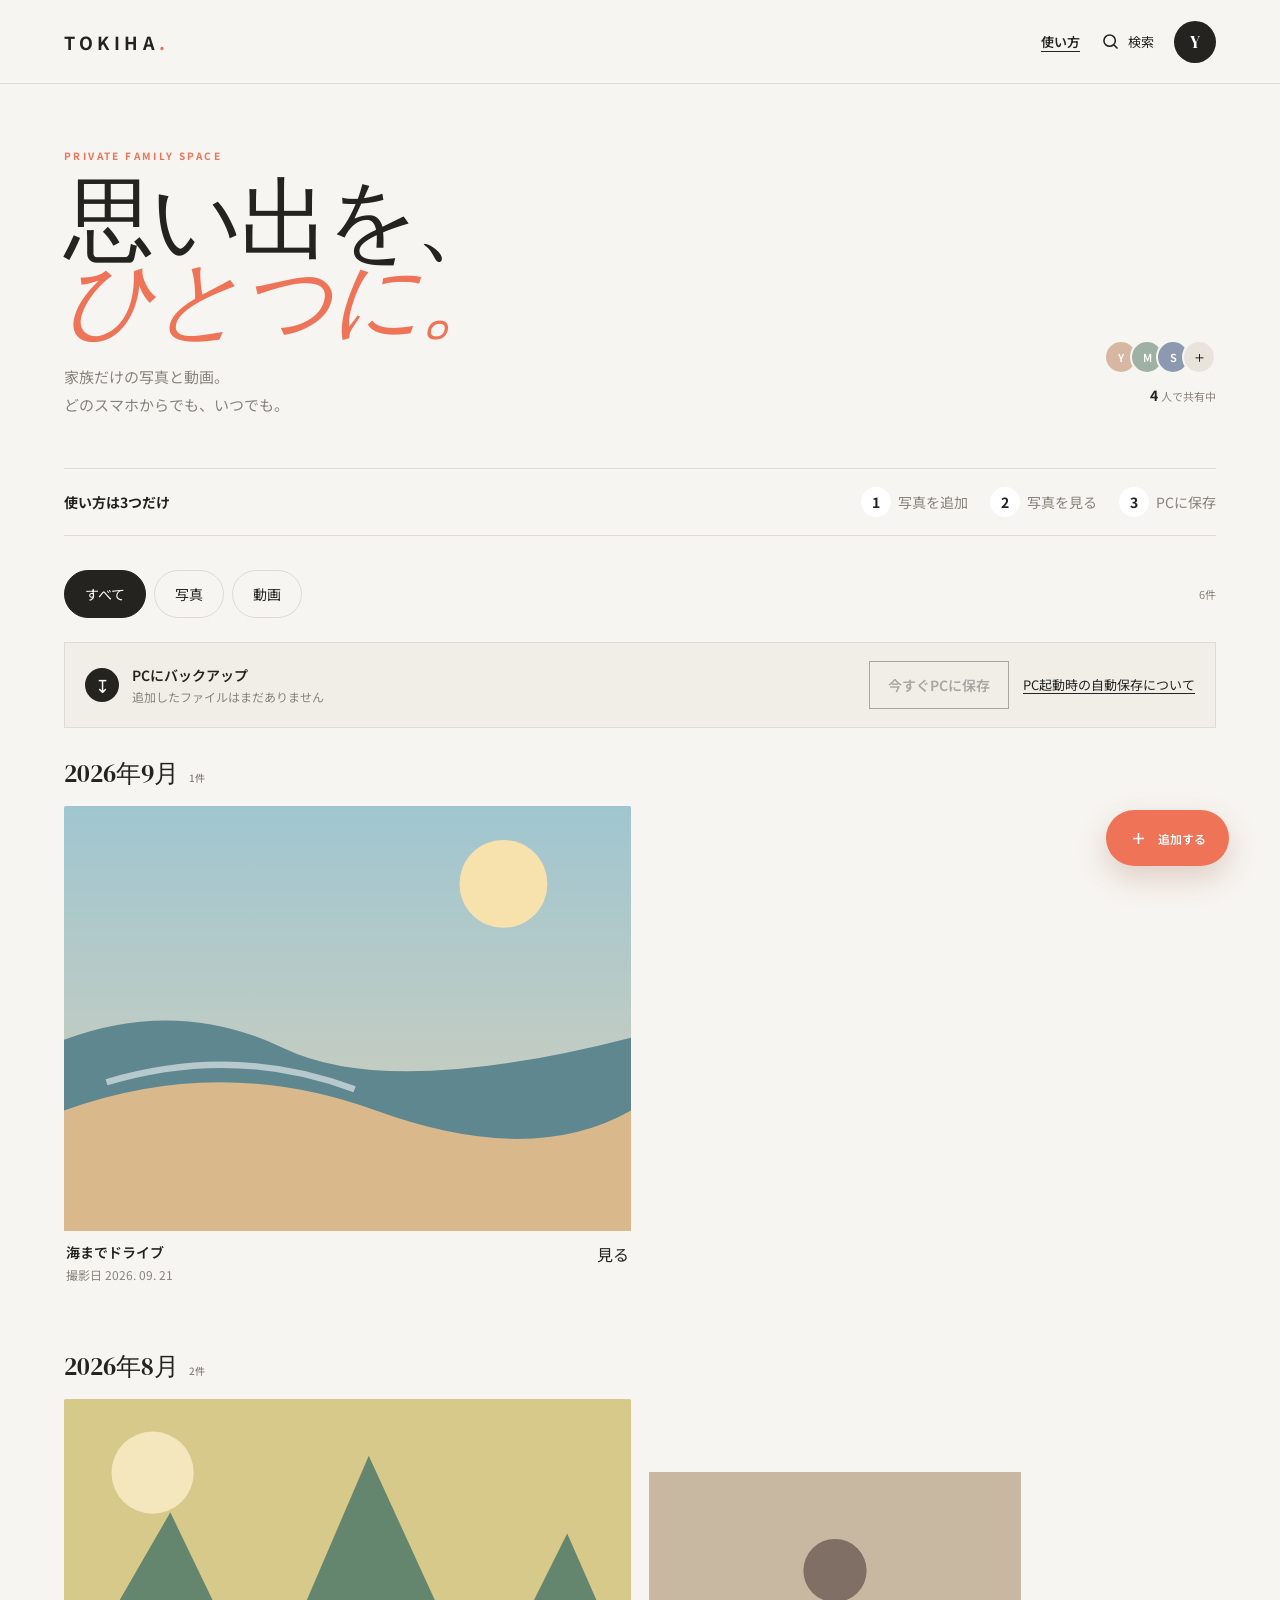
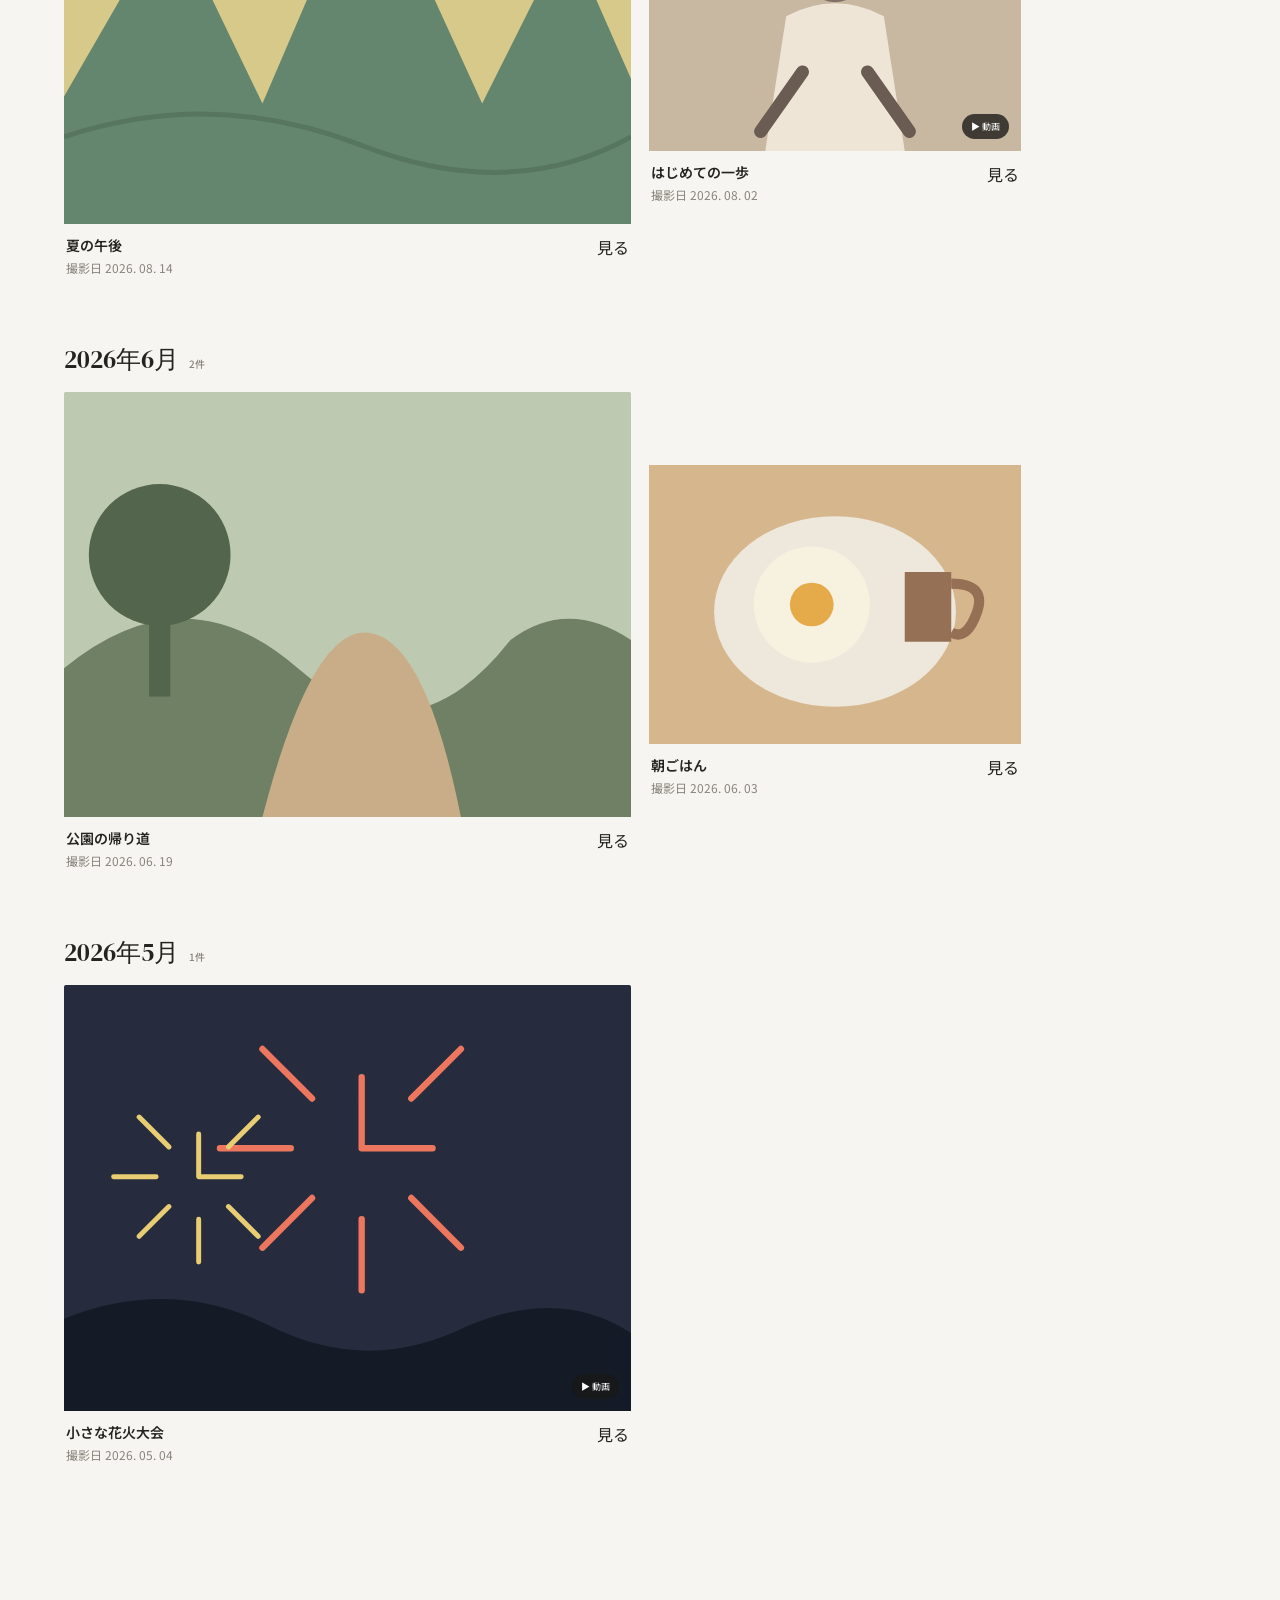
==== index.html @ 7180d658 "Rename KAZOKU app to TOKIHA" ====
<!doctype html>
<html lang="ja">
<head>
  <meta charset="UTF-8">
  <meta name="viewport" content="width=device-width, initial-scale=1.0, viewport-fit=cover">
  <meta name="theme-color" content="#f7f5f1">
  <title>TOKIHA — 思い出を、ひとつに。</title>
  <link rel="manifest" href="manifest.webmanifest">
  <link rel="stylesheet" href="styles.css">
</head>
<body>
  <header class="topbar">
    <a class="brand" href="#" aria-label="TOKIHA ホーム">TOKIHA<span>.</span></a>
    <div class="header-actions">
      <a class="guide-link" href="guide.html">使い方</a>
      <button class="icon-button search-button" id="searchButton" aria-label="写真を検索">
        <svg viewBox="0 0 24 24" aria-hidden="true"><circle cx="11" cy="11" r="6.5"/><path d="m16 16 4 4"/></svg>
        <span>検索</span>
      </button>
      <button class="avatar" aria-label="アカウント設定、ゆき">Y</button>
    </div>
  </header>

  <main>
    <section class="hero">
      <div>
        <p class="eyebrow">PRIVATE FAMILY SPACE</p>
        <h1>思い出を、<br><em>ひとつに。</em></h1>
        <p class="hero-copy">家族だけの写真と動画。<br>どのスマホからでも、いつでも。</p>
      </div>
      <div class="hero-meta">
        <div class="member-stack" aria-label="共有メンバー4人">
          <span>Y</span><span>M</span><span>S</span><span>＋</span>
        </div>
        <p><strong>4</strong>人で共有中</p>
      </div>
    </section>

    <aside class="simple-guide" aria-label="使い方">
      <strong>使い方は3つだけ</strong>
      <ol><li><b>1</b> 写真を追加</li><li><b>2</b> 写真を見る</li><li><b>3</b> PCに保存</li></ol>
    </aside>

    <section class="toolbar" aria-label="ギャラリー操作">
      <div class="filters" role="group" aria-label="種類で絞り込む">
        <button class="filter active" data-filter="all" aria-pressed="true">すべて</button>
        <button class="filter" data-filter="image" aria-pressed="false">写真</button>
        <button class="filter" data-filter="video" aria-pressed="false">動画</button>
      </div>
      <p id="itemCount">6件</p>
    </section>

    <section class="storage-card" aria-label="ストレージとバックアップ">
      <div class="storage-copy">
        <span class="storage-icon" aria-hidden="true">↧</span>
        <div>
          <p>PCにバックアップ</p>
          <span id="storageSummary">追加したファイルはまだありません</span>
        </div>
      </div>
      <div class="backup-actions">
        <button id="backupButton" class="backup-button" disabled>今すぐPCに保存</button>
        <button type="button" id="autoBackupHelp" class="auto-backup-link">PC起動時の自動保存について</button>
      </div>
    </section>

    <div class="search-panel" id="searchPanel" hidden>
      <label for="searchInput">写真・動画を検索</label>
      <div><input id="searchInput" type="search" placeholder="例：海、2026年9月"><button id="closeSearch">検索を閉じる</button></div>
    </div>

    <section id="gallery" aria-live="polite"></section>
    <div class="empty" id="emptyState" hidden>
      <p>まだ思い出がありません</p><span>＋ボタンから追加してみましょう</span>
    </div>
  </main>

  <button class="upload-fab" id="uploadButton" aria-label="写真や動画を追加">
    <svg viewBox="0 0 24 24" aria-hidden="true"><path d="M12 5v14M5 12h14"/></svg><span>追加する</span>
  </button>
  <input id="fileInput" type="file" accept="image/*,video/*" multiple hidden>

  <dialog id="viewer">
    <button class="dialog-close" id="closeViewer" aria-label="閉じる">×</button>
    <div class="viewer-media" id="viewerMedia"></div>
    <div class="viewer-info">
      <div><h2 id="viewerTitle"></h2><p id="viewerDate"></p></div>
      <div class="viewer-actions"><button id="editDateButton" class="text-button">撮影日を直す</button><a id="downloadLink" class="download" download>
        <svg viewBox="0 0 24 24" aria-hidden="true"><path d="M12 3v12m0 0 5-5m-5 5-5-5M4 20h16"/></svg>保存
      </a></div>
    </div>
  </dialog>

  <dialog id="dateDialog" class="small-dialog">
    <form method="dialog" id="dateForm">
      <h2>撮影日を直す</h2><p>写真を撮った日を選んでください。</p>
      <label for="captureDateInput">撮影日</label><input id="captureDateInput" type="date" required>
      <div class="form-actions"><button value="cancel">やめる</button><button value="save" class="primary">この日に変更</button></div>
    </form>
  </dialog>

  <dialog id="backupHelpDialog" class="small-dialog">
    <form method="dialog">
      <h2>PC起動時に自動保存</h2>
      <p>最初の1回だけ、PC用バックアップを設定します。その後はPCへログインすると、新しい写真だけが自動で保存されます。</p>
      <ol><li>管理者から設定ファイルを受け取る</li><li>PCで「自動バックアップ設定」を開く</li><li>保存するフォルダを選ぶ</li></ol>
      <p class="help-note">このデモはサーバー未接続のため、設定ファイルの発行は本番版で利用できます。</p>
      <button value="close" class="primary full-button">わかりました</button>
    </form>
  </dialog>

  <div class="toast" id="toast" role="status">アップロードしました</div>
  <script src="app.js"></script>
</body>
</html>
---- styles.css ----
@import url('https://fonts.googleapis.com/css2?family=DM+Serif+Display:ital@0;1&family=Noto+Sans+JP:wght@400;500;600;700&display=swap');

:root { --ink:#24231f; --paper:#f7f5f1; --accent:#ef7357; --muted:#87847c; --line:#dedbd3; }
* { box-sizing:border-box; }
html { background:var(--paper); }
body { margin:0; color:var(--ink); background:var(--paper); font-family:'Noto Sans JP',sans-serif; min-height:100vh; }
button,input { font:inherit; }
button { color:inherit; }
.topbar { height:84px; display:flex; align-items:center; justify-content:space-between; padding:0 clamp(22px,5vw,72px); border-bottom:1px solid var(--line); position:sticky; top:0; background:rgba(247,245,241,.9); backdrop-filter:blur(14px); z-index:10; }
.brand { color:var(--ink); text-decoration:none; font-size:18px; font-weight:700; letter-spacing:.25em; }
.brand span { color:var(--accent); }
.header-actions { display:flex; align-items:center; gap:12px; }
.guide-link { color:var(--ink); font-size:13px; font-weight:600; text-underline-offset:4px; }
.icon-button,.avatar { min-width:42px; height:42px; border:0; background:transparent; display:grid; place-items:center; cursor:pointer; }
.icon-button svg { width:21px; fill:none; stroke:currentColor; stroke-width:1.8; }
.search-button { width:auto; grid-template-columns:auto auto; gap:7px; padding:0 8px; }.search-button span { font-size:13px; }
.avatar { border-radius:50%; background:var(--ink); color:white; font-family:'DM Serif Display'; font-size:17px; }
main { max-width:1440px; margin:auto; padding:0 clamp(22px,5vw,72px) 120px; }
.hero { min-height:330px; display:flex; align-items:flex-end; justify-content:space-between; padding:64px 0 48px; border-bottom:1px solid var(--line); }
.eyebrow { font-size:10px; letter-spacing:.24em; font-weight:700; color:var(--accent); margin:0 0 18px; }
h1 { font-family:'DM Serif Display',serif; font-size:clamp(52px,7vw,96px); line-height:.88; letter-spacing:-.035em; font-weight:400; margin:0; }
h1 em { color:var(--accent); font-weight:400; }
.hero-copy { line-height:1.9; color:var(--muted); font-size:15px; margin:24px 0 0; }
.hero-meta { text-align:right; padding-bottom:4px; }
.member-stack { display:flex; justify-content:flex-end; }
.member-stack span { width:34px; height:34px; border-radius:50%; display:grid; place-items:center; background:#d8b7a2; color:white; border:2px solid var(--paper); margin-left:-8px; font-size:11px; font-weight:600; }
.member-stack span:nth-child(2) { background:#9eb1a2; }.member-stack span:nth-child(3) { background:#8d98b1; }.member-stack span:last-child { background:#e8e4dc; color:var(--ink); }
.hero-meta p { color:var(--muted); font-size:11px; }.hero-meta strong { color:var(--ink); font-size:14px; margin-right:3px; }
.simple-guide { display:flex; align-items:center; justify-content:space-between; gap:24px; padding:18px 0; border-bottom:1px solid var(--line); font-size:14px; }.simple-guide strong { white-space:nowrap; }.simple-guide ol { display:flex; flex-wrap:wrap; gap:22px; list-style:none; margin:0; padding:0; color:var(--muted); }.simple-guide li { display:flex; align-items:center; gap:7px; }.simple-guide b { width:30px; height:30px; display:grid; place-items:center; border-radius:50%; background:white; color:var(--ink); }
.toolbar { display:flex; justify-content:space-between; align-items:center; padding:34px 0 24px; }
.filters { display:flex; gap:8px; }
.filter { min-height:48px; border:1px solid var(--line); background:transparent; border-radius:99px; padding:9px 20px; font-size:14px; cursor:pointer; transition:.2s; }
.filter.active,.filter:hover { color:white; border-color:var(--ink); background:var(--ink); }
.toolbar>p { color:var(--muted); font-size:11px; }
.storage-card { display:flex; align-items:center; justify-content:space-between; gap:20px; margin:0 0 28px; padding:18px 20px; border:1px solid var(--line); background:#f1eee8; }
.storage-copy { display:flex; align-items:center; gap:13px; }.storage-copy p { margin:0 0 3px; font-size:14px; font-weight:600; }.storage-copy span:not(.storage-icon) { display:block; color:var(--muted); font-size:12px; }
.storage-icon { width:34px; height:34px; border-radius:50%; display:grid; place-items:center; background:var(--ink); color:white; font-size:18px; }
.backup-button { min-height:48px; border:1px solid var(--ink); background:transparent; padding:9px 18px; font-size:14px; font-weight:600; cursor:pointer; }.backup-button:hover:not(:disabled) { background:var(--ink); color:white; }.backup-button:disabled { opacity:.35; cursor:not-allowed; }
.backup-actions { display:flex; align-items:center; gap:14px; }.auto-backup-link { border:0; padding:8px 0; background:transparent; color:var(--ink); font-size:13px; text-decoration:underline; text-underline-offset:3px; cursor:pointer; }
.search-panel { border-bottom:1px solid var(--line); padding:0 0 28px; }
.search-panel label { display:block; font-size:11px; color:var(--muted); margin-bottom:8px; }
.search-panel div { display:flex; gap:10px; }.search-panel input { flex:1; border:0; border-bottom:1px solid var(--ink); padding:10px 0; background:transparent; outline:none; }.search-panel button { border:0;background:transparent;cursor:pointer; }
.month-section { margin-bottom:34px; }.month-heading { display:flex; align-items:baseline; gap:10px; margin:0 0 16px; font-family:'DM Serif Display',serif; font-size:25px; font-weight:400; }.month-heading span { color:var(--muted); font-family:'Noto Sans JP',sans-serif; font-size:10px; font-weight:500; }
.gallery { display:grid; grid-template-columns:repeat(12,1fr); gap:18px; }
.card { grid-column:span 4; position:relative; border:0; padding:0; background:transparent; text-align:left; cursor:pointer; overflow:hidden; border-radius:2px; }
.card:focus-visible,.filter:focus-visible,.upload-fab:focus-visible,.backup-button:focus-visible { outline:3px solid #1769aa; outline-offset:3px; }
.card:nth-child(5n+1),.card:nth-child(5n+4) { grid-column:span 6; }
.card-media { position:relative; aspect-ratio:4/3; overflow:hidden; background:#ddd8cf; }
.card img,.card video { width:100%; height:100%; display:block; object-fit:cover; transition:transform .55s cubic-bezier(.2,.7,.2,1); }
.card:hover img,.card:hover video { transform:scale(1.035); }
.card-info { padding:11px 2px 20px; display:flex; align-items:start; justify-content:space-between; }
.card-title { margin:0; font-size:14px; font-weight:600; }.card-date { color:var(--muted); font-size:12px; margin-top:4px; }
.video-badge { position:absolute; right:12px; bottom:12px; background:rgba(25,25,22,.78); color:white; border-radius:99px; padding:6px 9px; font-size:9px; backdrop-filter:blur(4px); }
.upload-fab { position:fixed; right:clamp(20px,4vw,54px); bottom:34px; z-index:9; background:var(--accent); color:white; border:0; border-radius:99px; height:56px; padding:0 23px; display:flex; align-items:center; gap:10px; font-size:12px; font-weight:600; box-shadow:0 12px 30px rgba(142,62,43,.22); cursor:pointer; }
.upload-fab svg { width:19px; fill:none; stroke:currentColor; stroke-width:2; }
dialog { width:min(940px,calc(100% - 32px)); max-height:calc(100vh - 32px); border:0; padding:0; background:#eeebe5; color:var(--ink); box-shadow:0 30px 80px rgba(20,20,18,.3); }
dialog::backdrop { background:rgba(28,27,24,.76); backdrop-filter:blur(4px); }
.dialog-close { position:absolute; right:15px; top:14px; z-index:2; width:38px; height:38px; border:0; border-radius:50%; color:white; background:rgba(0,0,0,.38); font-size:24px; cursor:pointer; }
.viewer-media { height:min(68vh,680px); background:#151513; display:grid; place-items:center; }.viewer-media img,.viewer-media video { max-width:100%; max-height:100%; }
.viewer-info { display:flex; align-items:center; justify-content:space-between; gap:18px; padding:20px 24px; }.viewer-info h2 { font-size:16px; margin:0 0 4px; }.viewer-info p { font-size:13px; color:var(--muted); margin:0; }
.viewer-actions { display:flex; align-items:center; gap:18px; }.text-button { border:0; border-bottom:1px solid currentColor; padding:7px 0; background:transparent; font-size:13px; cursor:pointer; }
.download { display:flex; align-items:center; gap:7px; text-decoration:none; color:var(--ink); font-size:11px; font-weight:600; }.download svg { width:18px; fill:none; stroke:currentColor; stroke-width:1.8; }
.empty { text-align:center; padding:70px 0;color:var(--muted); }.empty p { color:var(--ink); margin-bottom:5px; }.empty span { font-size:11px; }
.toast { position:fixed; left:50%; bottom:36px; transform:translate(-50%,100px); opacity:0; background:var(--ink); color:white; border-radius:4px; padding:13px 20px; font-size:11px; z-index:30; transition:.3s; }.toast.show { transform:translate(-50%,0); opacity:1; }
.small-dialog { width:min(480px,calc(100% - 32px)); background:var(--paper); padding:0; }.small-dialog form { padding:28px; }.small-dialog h2 { margin:0 0 10px; font-size:22px; }.small-dialog p,.small-dialog li { font-size:14px; line-height:1.8; }.small-dialog label { display:block; margin:22px 0 7px; font-size:13px; font-weight:600; }.small-dialog input { width:100%; min-height:48px; padding:10px; border:1px solid var(--line); background:white; }.form-actions { display:flex; justify-content:flex-end; gap:10px; margin-top:24px; }.form-actions button,.small-dialog .primary { min-height:48px; padding:0 18px; border:1px solid var(--ink); background:transparent; cursor:pointer; }.form-actions .primary,.small-dialog .primary { background:var(--ink); color:white; }.full-button { width:100%; margin-top:12px; }.help-note { color:var(--muted); }
@media(max-width:700px){
 .topbar { height:70px; }.hero { min-height:315px; padding:46px 0 36px; align-items:start; position:relative; }.hero-meta { position:absolute; right:0; bottom:35px; }.hero-copy { font-size:15px; }
 .gallery { gap:10px; }.card,.card:nth-child(5n+1),.card:nth-child(5n+4){ grid-column:span 6; }.card-info { padding-bottom:13px; }.card-title{font-size:14px;}.upload-fab { height:54px; padding:0 20px; width:auto; justify-content:center; }.upload-fab span{display:inline;}
 .viewer-media{height:58vh;}.viewer-info{padding:17px;align-items:flex-start;flex-direction:column;}.viewer-actions{width:100%;justify-content:space-between;}
 .simple-guide { align-items:flex-start; flex-direction:column; gap:12px; }.simple-guide ol { gap:10px 17px; }
 .storage-card { align-items:flex-start; flex-direction:column; }.backup-actions { width:100%; flex-direction:column; align-items:stretch; text-align:center; }.backup-button { width:100%; min-height:48px; }
}
@media(prefers-reduced-motion:reduce){*{scroll-behavior:auto!important;transition:none!important;}}

/* 端末別かんたん使い方 */
.guide-page { scroll-behavior:smooth; }.guide-header { min-height:76px; display:flex; align-items:center; justify-content:space-between; padding:0 clamp(20px,5vw,64px); border-bottom:1px solid var(--line); }.guide-header>a:last-child { color:var(--ink); font-size:14px; }.guide-main { max-width:860px; padding-top:70px; }.guide-main>h1 { margin-bottom:25px; }.guide-intro { color:var(--muted); font-size:17px; line-height:1.8; }.device-nav { display:grid; grid-template-columns:repeat(4,1fr); gap:10px; margin:36px 0 60px; }.device-nav a { min-height:58px; display:grid; place-items:center; border:1px solid var(--ink); color:var(--ink); text-decoration:none; font-size:14px; font-weight:600; }.device-nav a:hover { background:var(--ink); color:white; }.guide-basics { padding:32px; background:#eeebe4; }.guide-basics h2,.device-section h2 { font-family:'DM Serif Display','Noto Sans JP',sans-serif; font-size:32px; font-weight:400; }.guide-basics ol { display:grid; grid-template-columns:repeat(3,1fr); gap:20px; margin:25px 0 0; padding:0; list-style:none; }.guide-basics li { display:grid; grid-template-columns:42px 1fr; align-items:center; column-gap:10px; }.guide-basics b { grid-row:span 2; width:42px; height:42px; display:grid; place-items:center; border-radius:50%; background:var(--accent); color:white; }.guide-basics strong { font-size:16px; }.guide-basics span { color:var(--muted); font-size:12px; }.device-section { scroll-margin-top:20px; padding:65px 0; border-bottom:1px solid var(--line); }.device-label { color:var(--accent); font-size:11px; font-weight:700; letter-spacing:.18em; }.device-section h3 { margin:35px 0 14px; font-size:18px; }.device-section ol { padding-left:28px; }.device-section li { padding:9px 0 9px 8px; font-size:16px; line-height:1.7; }.callout { margin-top:30px; padding:22px; border-left:4px solid var(--accent); background:#eeebe4; }.callout p { margin-bottom:0; line-height:1.8; }.help-section dl { display:grid; grid-template-columns:180px 1fr; border-top:1px solid var(--line); }.help-section dt,.help-section dd { margin:0; padding:17px 10px; border-bottom:1px solid var(--line); line-height:1.6; }.help-section dt { font-weight:700; }.guide-footer { padding:35px 0 80px; color:var(--muted); font-size:13px; line-height:1.8; }
@media(max-width:700px){.guide-header { min-height:66px; }.guide-main { padding-top:45px; }.device-nav { grid-template-columns:1fr 1fr; margin-bottom:35px; }.guide-basics { padding:24px 20px; }.guide-basics ol { grid-template-columns:1fr; }.device-section { padding:48px 0; }.help-section dl { grid-template-columns:1fr; }.help-section dt { padding-bottom:4px; border-bottom:0; }.help-section dd { padding-top:4px; }}
@media print {.topbar,.guide-header,.device-nav { display:none!important; }.guide-main { max-width:none; padding:0; }.device-section { break-inside:avoid; padding:25px 0; }.guide-page { background:white; }}
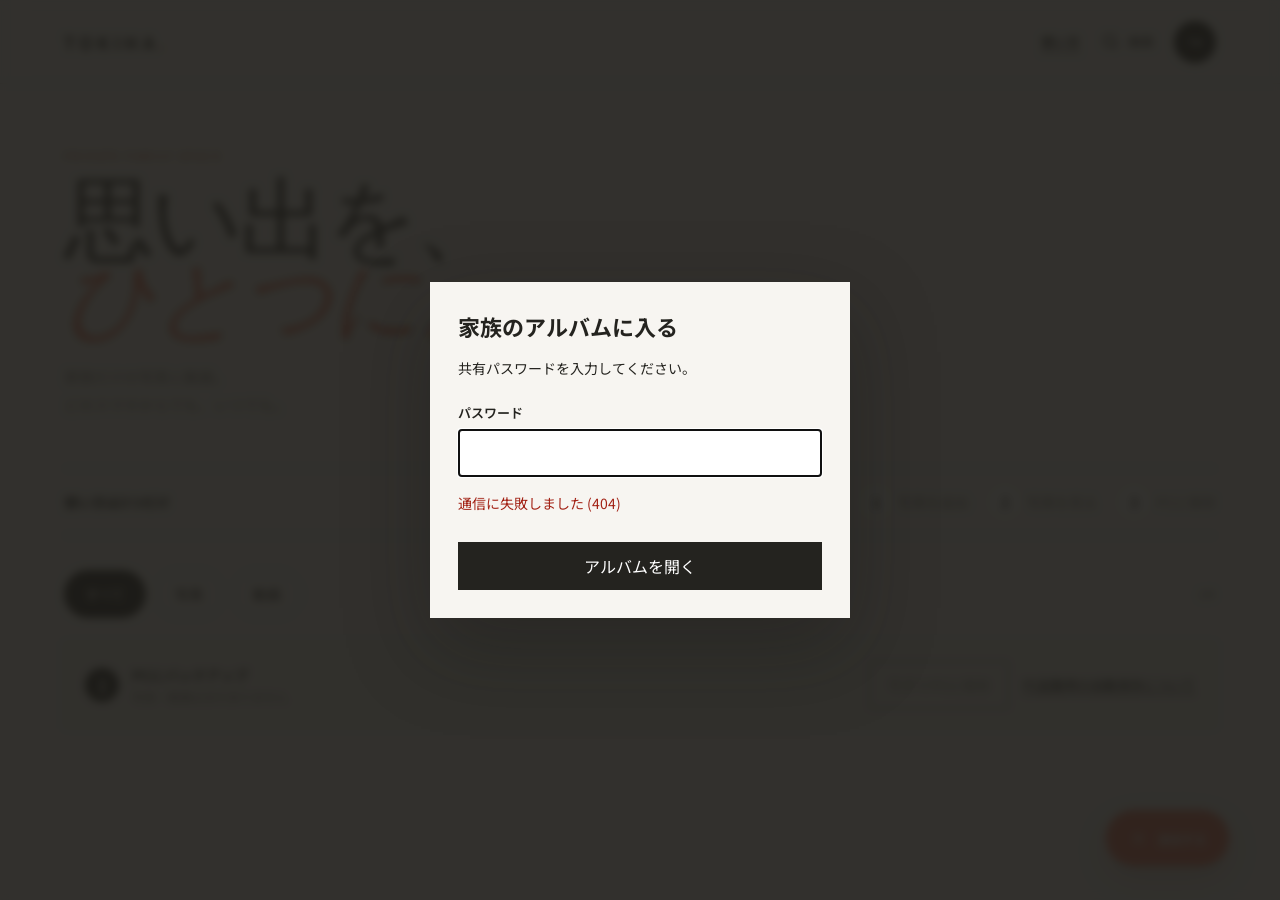
==== commit f3629a11: "Add persistent private photo server for TOKIHA" ====
--- a/index.html
+++ b/index.html
@@ -17,7 +17,7 @@
         <svg viewBox="0 0 24 24" aria-hidden="true"><circle cx="11" cy="11" r="6.5"/><path d="m16 16 4 4"/></svg>
         <span>検索</span>
       </button>
-      <button class="avatar" aria-label="アカウント設定、ゆき">Y</button>
+      <button class="avatar" id="logoutButton" aria-label="ログアウト" title="ログアウト">↪</button>
     </div>
   </header>
 
@@ -27,12 +27,6 @@
         <p class="eyebrow">PRIVATE FAMILY SPACE</p>
         <h1>思い出を、<br><em>ひとつに。</em></h1>
         <p class="hero-copy">家族だけの写真と動画。<br>どのスマホからでも、いつでも。</p>
-      </div>
-      <div class="hero-meta">
-        <div class="member-stack" aria-label="共有メンバー4人">
-          <span>Y</span><span>M</span><span>S</span><span>＋</span>
-        </div>
-        <p><strong>4</strong>人で共有中</p>
       </div>
     </section>
 
@@ -47,7 +41,7 @@
         <button class="filter" data-filter="image" aria-pressed="false">写真</button>
         <button class="filter" data-filter="video" aria-pressed="false">動画</button>
       </div>
-      <p id="itemCount">6件</p>
+      <p id="itemCount">0件</p>
     </section>
 
     <section class="storage-card" aria-label="ストレージとバックアップ">
@@ -55,7 +49,7 @@
         <span class="storage-icon" aria-hidden="true">↧</span>
         <div>
           <p>PCにバックアップ</p>
-          <span id="storageSummary">追加したファイルはまだありません</span>
+          <span id="storageSummary">写真・動画はまだありません</span>
         </div>
       </div>
       <div class="backup-actions">
@@ -103,9 +97,20 @@
     <form method="dialog">
       <h2>PC起動時に自動保存</h2>
       <p>最初の1回だけ、PC用バックアップを設定します。その後はPCへログインすると、新しい写真だけが自動で保存されます。</p>
-      <ol><li>管理者から設定ファイルを受け取る</li><li>PCで「自動バックアップ設定」を開く</li><li>保存するフォルダを選ぶ</li></ol>
-      <p class="help-note">このデモはサーバー未接続のため、設定ファイルの発行は本番版で利用できます。</p>
+      <ol><li>管理者からバックアップ用トークンを受け取る</li><li>PCで設定用のコマンドを実行する</li><li>保存するフォルダを指定する</li></ol>
+      <p class="help-note">詳しいコマンドは管理者向けREADMEを参照してください。</p>
       <button value="close" class="primary full-button">わかりました</button>
+    </form>
+  </dialog>
+
+  <dialog id="loginDialog" class="small-dialog login-dialog" aria-labelledby="loginTitle">
+    <form id="loginForm">
+      <h2 id="loginTitle">家族のアルバムに入る</h2>
+      <p>共有パスワードを入力してください。</p>
+      <label for="loginPassword">パスワード</label>
+      <input id="loginPassword" type="password" autocomplete="current-password" required>
+      <p id="loginError" class="login-error" role="alert"></p>
+      <button class="primary full-button" type="submit">アルバムを開く</button>
     </form>
   </dialog>
 
--- a/styles.css
+++ b/styles.css
@@ -76,3 +76,7 @@
 .guide-page { scroll-behavior:smooth; }.guide-header { min-height:76px; display:flex; align-items:center; justify-content:space-between; padding:0 clamp(20px,5vw,64px); border-bottom:1px solid var(--line); }.guide-header>a:last-child { color:var(--ink); font-size:14px; }.guide-main { max-width:860px; padding-top:70px; }.guide-main>h1 { margin-bottom:25px; }.guide-intro { color:var(--muted); font-size:17px; line-height:1.8; }.device-nav { display:grid; grid-template-columns:repeat(4,1fr); gap:10px; margin:36px 0 60px; }.device-nav a { min-height:58px; display:grid; place-items:center; border:1px solid var(--ink); color:var(--ink); text-decoration:none; font-size:14px; font-weight:600; }.device-nav a:hover { background:var(--ink); color:white; }.guide-basics { padding:32px; background:#eeebe4; }.guide-basics h2,.device-section h2 { font-family:'DM Serif Display','Noto Sans JP',sans-serif; font-size:32px; font-weight:400; }.guide-basics ol { display:grid; grid-template-columns:repeat(3,1fr); gap:20px; margin:25px 0 0; padding:0; list-style:none; }.guide-basics li { display:grid; grid-template-columns:42px 1fr; align-items:center; column-gap:10px; }.guide-basics b { grid-row:span 2; width:42px; height:42px; display:grid; place-items:center; border-radius:50%; background:var(--accent); color:white; }.guide-basics strong { font-size:16px; }.guide-basics span { color:var(--muted); font-size:12px; }.device-section { scroll-margin-top:20px; padding:65px 0; border-bottom:1px solid var(--line); }.device-label { color:var(--accent); font-size:11px; font-weight:700; letter-spacing:.18em; }.device-section h3 { margin:35px 0 14px; font-size:18px; }.device-section ol { padding-left:28px; }.device-section li { padding:9px 0 9px 8px; font-size:16px; line-height:1.7; }.callout { margin-top:30px; padding:22px; border-left:4px solid var(--accent); background:#eeebe4; }.callout p { margin-bottom:0; line-height:1.8; }.help-section dl { display:grid; grid-template-columns:180px 1fr; border-top:1px solid var(--line); }.help-section dt,.help-section dd { margin:0; padding:17px 10px; border-bottom:1px solid var(--line); line-height:1.6; }.help-section dt { font-weight:700; }.guide-footer { padding:35px 0 80px; color:var(--muted); font-size:13px; line-height:1.8; }
 @media(max-width:700px){.guide-header { min-height:66px; }.guide-main { padding-top:45px; }.device-nav { grid-template-columns:1fr 1fr; margin-bottom:35px; }.guide-basics { padding:24px 20px; }.guide-basics ol { grid-template-columns:1fr; }.device-section { padding:48px 0; }.help-section dl { grid-template-columns:1fr; }.help-section dt { padding-bottom:4px; border-bottom:0; }.help-section dd { padding-top:4px; }}
 @media print {.topbar,.guide-header,.device-nav { display:none!important; }.guide-main { max-width:none; padding:0; }.device-section { break-inside:avoid; padding:25px 0; }.guide-page { background:white; }}
+
+.login-dialog { width:min(420px,calc(100% - 32px)); }
+.login-dialog::backdrop { background:rgba(28,27,24,.9); }
+.login-error { min-height:1.4em; color:#a32215; }
